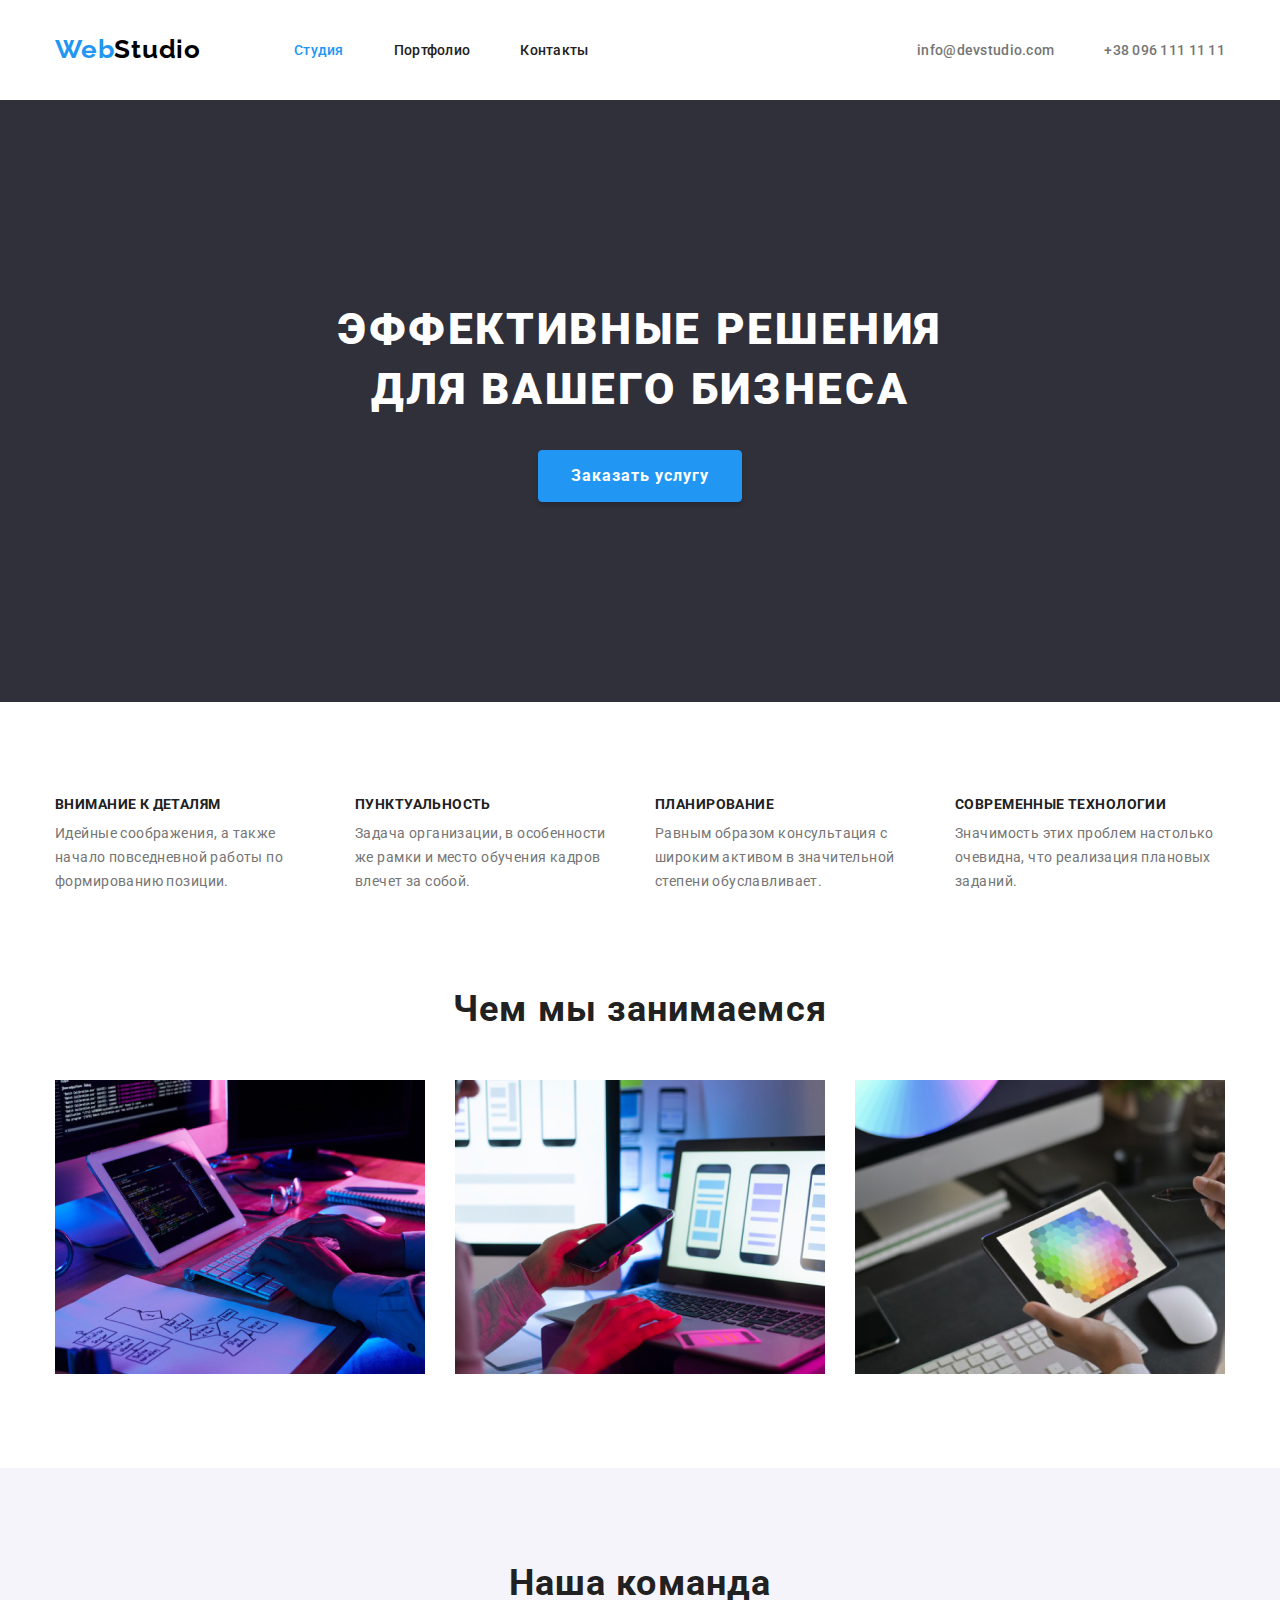
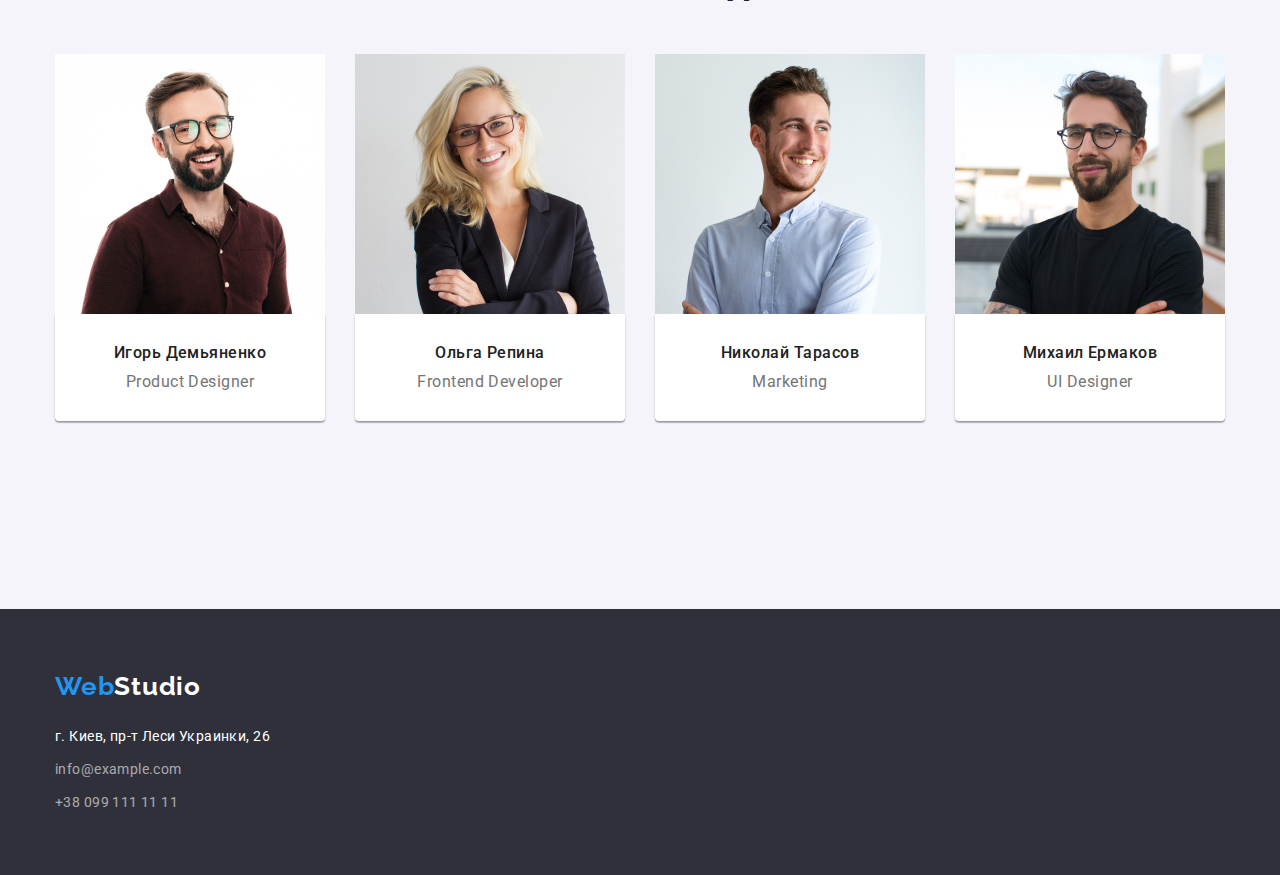
==== index.html @ c4dd4f71 "positions content" ====
<!DOCTYPE html>
<html lang="ru">
<head>
    <meta charset="UTF-8">
    <meta http-equiv="X-UA-Compatible" content="IE=edge">
    <meta name="viewport" content="width=device-width, initial-scale=1.0">
    <title>Студия</title>
    <link rel="stylesheet" href="https://cdnjs.cloudflare.com/ajax/libs/modern-normalize/1.0.0/modern-normalize.min.css">
    <link rel="preconnect" href="https://fonts.gstatic.com">
    <link href="https://fonts.googleapis.com/css2?family=Raleway:wght@700&family=Roboto:wght@400;500;700;900&display=swap"
      rel="stylesheet">
    <link rel="stylesheet" href="./css/styles.css">
</head>

<body>

    <!-- HEADER-->

    <header class="header">
        <div class="container-header container">
            <nav class="navigation">
                <a class="logo link" href="./index.html">Web<span class="logo-durk-letters">Studio</span></a>
                <ul class="navigation-list list">
                    <li class="navigation-item">
                        <a class="current navigation-link link" href="./index.html">Студия</a>
                    </li>
                    <li class="navigation-item">
                        <a class=" navigation-link link" href="./portfolio.html">Портфолио</a>
                    </li>
                    <li class="navigation-item">
                        <a class="navigation-link link" href="">Контакты</a>
                    </li>
                </ul>
            </nav>
            <ul class="contact-list-header list">
                <li class="contact-list-header-item"><a class="contact-link link"
                        href="mailto=info@devstudio.com">info@devstudio.com</a></li>
                <li class="contact-list-header-item"><a class="contact-link link" href="tel:+380961111111">+38 096 111 11
                        11</a> </li>
            </ul>
        </div>
    </header>

    <main>

        <!-- HERO-->
        
        <section class="hero">
            <div class="container-hero container">
                <h1 class="hero-title">Эффективные решения для вашего бизнеса</h1>
                <button class="modal-btn" type="button">Заказать услугу</button>
            </div>
        </section>
        
        <!-- About US -->

        <section class="about">
            <div class="container">
                <h2 class="visually-hidden">О нас</h2>
                <ul class="about-list list">
                    <li class="about-list-item">
                        <h3 class="about-list-title">Внимание к деталям</h3>
                        <p class="about-dscrptn">Идейные соображения, а также начало повседневной работы по формированию позиции.</p>
                    </li>
                    <li class="about-list-item">
                        <h3 class="about-list-title">Пунктуальность</h3>
                        <p class="about-dscrptn">Задача организации, в особенности же рамки и место обучения кадров влечет за собой.</p>
                    </li>
                    <li class="about-list-item">
                        <h3 class="about-list-title">Планирование</h3>
                        <p class="about-dscrptn">Равным образом консультация с широким активом в значительной степени обуславливает.</p>
                    </li>
                    <li class="about-list-item">
                        <h3 class="about-list-title">Современные технологии</h3>
                        <p class="about-dscrptn">Значимость этих проблем настолько очевидна, что реализация плановых заданий.</p>
                    </li>
                </ul>
            </div>
        </section>

        <!--Our occupation-->

        <section class="occupation">
            <div class="container">
                <h2 class="occupation-title">Чем мы занимаемся</h2>
                <ul class="occupation-list list">
                    <li class="occupation-list-item"><img src="./images/img-section-occupation/occupation1.jpg" alt="разработчик занимается версткой" width="370" height="294"></li>
                    <li class="occupation-list-item"><img src="./images/img-section-occupation/occupation2.jpg" alt="разработчик работает над интерфейсом" width="370" height="294"></li>
                    <li class="occupation-list-item"><img src="./images/img-section-occupation/occupation3.jpg" alt="разработчик подбирает цветовое решение" width="370" height="294"></li>
                </ul>
            </div>
        </section>

        <!--Development team-->

        <section class="development-team">
            <div class="container">
                <h2 class="title-development-team">Наша команда</h2>
                <ul class="development-list list">
                    <li class="development-list-item">
                        <img src="./images/img-section-development-team/product-designer.jpg" alt="фотография дизайнера" width="270" height="260">
                        <div class="development-wrapper">
                            <h3 class="title-team">Игорь Демьяненко</h3>
                            <p class="development-dscrptn" lang="en">Product Designer</p>
                        </div>
                    </li>
                    <li  class="development-list-item">
                        <img src="./images/img-section-development-team/frontend-developer.jpg" alt="фотография фронтенд разработчика" width="270" height="260">
                        <div class="development-wrapper">
                            <h3 class="title-team">Ольга Репина</h3>
                            <p class="development-dscrptn" lang="en">Frontend Developer</p>
                        </div>
                    </li>
                    <li  class="development-list-item">
                        <img src="./images/img-section-development-team/marketing.jpg" alt="фотография маркетолога" width="270" height="260">
                        <div class="development-wrapper">
                            <h3 class="title-team">Николай Тарасов</h3>
                            <p class="development-dscrptn" lang="en">Marketing</p>
                        </div>
                    </li>
                    <li  class="development-list-item">
                        <img src="./images/img-section-development-team/ui-designer.jpg" alt="фотография дизайнера пользовательского интерфейса" width="270" height="260">    
                        <div class="development-wrapper">
                            <h3 class="title-team">Михаил Ермаков</h3>
                            <p class="development-dscrptn" lang="en">UI Designer</p>
                        </div>
                    </li>
                </ul>
            </div>
        </section>

        
    </main>

    <!-- FOOTER-->
    
    <footer class="footer">
        <div class="footer-container container">
            <a class="logo link" href="./index.html">Web<span class="logo-light-letters">Studio</span></a>
            <address class="address">
                <ul class="contact-list list">
                    <li class="contact-list-item">
                        <a class="contact-list-link contact-list-link-address link"
                            href="https://goo.gl/maps/tsdU5EEPxmvVZAaJ6" target="_blank" rel="noopener noreferrer">г. Киев,
                            пр-т Леси Украинки, 26
                        </a>
                    </li>
                    <li class="contact-list-item">
                        <a class="contact-list-link link" href="mailto:info@example.com" lang="en">info@example.com</a>
                    </li>
                    <li class="contact-list-item">
                        <a class="contact-list-link link" href="tel:+380991111111">+38 099 111 11 11</a>
                    </li>
                </ul>
            </address>
        </div>
    </footer>
    
</body>

</html>
---- css/styles.css ----
:root {
  --main-font: 'Roboto', sans-serif;
  --secondary-font: 'Raleway', sans-serif;
  --accent-color: #2196f3;
  --main-color: #757575;
  --second-color: #212121;
  --main-lite-color: #ffffff;
  --main-dark-color: #000000;
  --transparant-color: rgba(255, 255, 255, 0.6);
  --bckg-button-color: #188ce8;
  --bckg-btn-color: #f5f4fa;
  --background-section-footer: #2f303a;
  --border-color: #eeeeee;
}

body {
  font-family: var(--main-font), var(--secondary-font);
  color: var(--main-color);
}

h1,
h2,
h3,
h4,
p {
  margin: 0;
}

ul,
ol {
  margin: 0;
  padding: 0;
}

img {
  display: block;
}

.link {
  text-decoration: none;
}

.list {
  list-style: none;
}

.address {
  font-style: normal;
}

.container {
  width: 1200px;
  margin: 0 auto;
  padding-left: 15px;
  padding-right: 15px;
}

/* ============= COMPONENTS ============= */

.visually-hidden {
  position: absolute !important;
  clip: rect(1px 1px 1px 1px); /* IE6, IE7 */
  clip: rect(1px, 1px, 1px, 1px);
  padding: 0 !important;
  border: 0 !important;
  height: 1px !important;
  width: 1px !important;
  overflow: hidden;
}

/* ============= END COMPONENTS ============= */

/* ============= HEADER ============= */

.header {
  padding-top: 32px;
  padding-bottom: 32px;
}

.header .container {
  display: flex;
  align-items: center;
}

.navigation {
  display: flex;
  align-items: center;
}

.navigation-list {
  display: flex;
  align-items: center;
}

.navigation-item:not(:last-child),
.contact-list-header-item:not(:last-child) {
  margin-right: 50px;
}

.contact-list-header {
  display: flex;
  align-items: center;
}

.container-header {
  justify-content: space-between;
}

.logo {
  font-family: var(--secondary-font);
  font-weight: 700;
  font-size: 26px;
  line-height: 1.38;
  letter-spacing: 0.03em;
  color: var(--accent-color);
  margin-right: 93px;
}

.logo-durk-letters {
  color: var(--main-dark-color);
}

.navigation-link {
  font-weight: 500;
  font-size: 14px;
  line-height: 1.17;
  letter-spacing: 0.02em;
  color: var(--second-color);
}

.navigation-link:hover,
.navigation-link:focus,
.contact-link:hover,
.contact-link:focus {
  color: var(--accent-color);
}

.current {
  color: var(--accent-color);
}

.contact-link {
  font-weight: 500;
  font-size: 14px;
  line-height: 1.17;
  letter-spacing: 0.02em;
  color: var(--main-color);
}

/* ============= END HEADER ============= */

/* ============= HERO  ============= */
.modal-btn {
  font-family: inherit;
  min-width: 200px;
  font-weight: 700;
  font-size: 16px;
  line-height: 1.88;
  text-align: center;
  letter-spacing: 0.06em;
  cursor: pointer;
  color: var(--main-lite-color);
  background-color: var(--accent-color);
  border: 1px solid var(--accent-color);
  border-radius: 4px;
  padding: 10px 32px;
  box-shadow: 0px 4px 4px rgba(0, 0, 0, 0.15);
}

.modal-btn:hover,
.modal-btn:focus,
.modal-btn:active {
  background-color: var(bckg-button-color);
  color: var(--main-lite-color);
}

.hero {
  background: var(--background-section-footer);
  padding-top: 200px;
  padding-bottom: 200px;
  text-align: center;
}

.hero-title {
  font-weight: 900;
  font-size: 44px;
  line-height: 1.36;
  text-align: center;
  letter-spacing: 0.06em;
  text-transform: uppercase;
  color: var(--main-lite-color);
  margin-bottom: 30px;
  padding-right: 252px;
  padding-left: 252px;
}
/* ============= END HERO  ============= */

/* ============= About US  ============= */

.about {
  padding-top: 94px;
  padding-bottom: 94px;
}

.about-dscrptn {
  font-size: 14px;
  line-height: 1.71;
  letter-spacing: 0.03em;
}

.about-list-title {
  text-transform: uppercase;
  font-weight: 700;
  font-size: 14px;
  line-height: 1.17;
  letter-spacing: 0.03em;
  color: var(--second-color);
  margin-bottom: 10px;
}

.about-list {
  display: flex;
  flex-wrap: wrap;
  margin-left: -30px;
  margin-top: -30px;
}

.about-list-item {
  flex-basis: calc(100% / 4 - 30px);
  margin-left: 30px;
  margin-top: 30px;
}
/* ============= END About US  ============= */

/* ============= Our occupation  ============= */
.occupation {
  padding-bottom: 94px;
}

.occupation-title {
  font-weight: 700;
  font-size: 36px;
  line-height: 1.17;
  text-align: center;
  letter-spacing: 0.03em;
  color: var(--second-color);
  margin-bottom: 50px;
}

.occupation-list {
  display: flex;
  flex-wrap: wrap;
  margin-left: -30px;
  margin-top: -30px;
}

.occupation-list-item {
  flex-basis: calc(100% / 3 - 30px);
  margin-left: 30px;
  margin-top: 30px;
}
/* ============= END Our occupation  ============= */

/* ============= Development team ============= */
.development-team {
  background-color: var(--bckg-btn-color);
  padding-top: 94px;
  padding-bottom: 94px;
}

.title-development-team {
  font-weight: 700;
  font-size: 36px;
  line-height: 1.17;
  text-align: center;
  letter-spacing: 0.03em;
  color: var(--second-color);
  margin-bottom: 50px;
}

.title-team {
  font-weight: 500;
  font-size: 16px;
  line-height: 1.17;
  letter-spacing: 0.03em;
  color: var(--second-color);
}

.development-dscrptn {
  font-size: 16px;
  line-height: 1.17;
  letter-spacing: 0.03em;
  margin-top: 10px;
}

.development-list {
  display: flex;
  flex-wrap: wrap;
  margin-left: -30px;
  margin-top: -30px;
  padding-bottom: 94px;
  text-align: center;
}

.development-list-item {
  flex-basis: calc(100% / 4 - 30px);
  margin-left: 30px;
  margin-top: 30px;
}

.development-wrapper {
  padding-top: 30px;
  padding-bottom: 30px;
  background: var(--main-lite-color);
  box-shadow: 0px 1px 3px rgba(0, 0, 0, 0.12), 0px 1px 1px rgba(0, 0, 0, 0.14),
    0px 2px 1px rgba(0, 0, 0, 0.2);
  border-radius: 0px 0px 4px 4px;
}

/* ============= END Development team  ============= */

/* ============= PORTFOLIO  ============= */
/* ============= single section ============= */

.portfolio-btn {
  font-family: inherit;
  border: 1px solid var(--bckg-btn-color);
  min-width: 128px;
  font-weight: 500;
  font-size: 16px;
  line-height: 1.62;
  letter-spacing: 0.03em;
  padding: 6px 22px;
  cursor: pointer;
  color: var(--second-color);
  background: var(--bckg-btn-color);
  border-radius: 4px;
}

.first-btn {
  min-width: 73px;
}

.portfolio-btn:hover,
.portfolio-btn:focus {
  background-color: var(--accent-color);
  color: var(--main-lite-color);
}

.portfolio-btn-list {
  display: flex;
  flex-wrap: wrap;
  justify-content: center;
  margin-top: 94px;
  margin-bottom: 50px;
}

.portfolio-btn-list-item {
}

.portfolio-btn-list-item:not(:last-child) {
  margin-right: 8px;
}

.title-link {
  font-weight: 700;
  font-size: 18px;
  line-height: 2;
  letter-spacing: 0.06em;
  color: var(--second-color);
}

.description {
  font-size: 16px;
  line-height: 1.88;
  letter-spacing: 0.03em;
  color: var(--main-color);
}

.portfolio-cards-list {
  display: flex;
  flex-wrap: wrap;
  margin-left: -30px;
  margin-top: -30px;
  padding-bottom: 94px;
}

.portfolio-cards-list-item {
  flex-basis: calc(100% / 3 - 30px);
  margin-left: 30px;
  margin-top: 30px;
}

.portfolio-cards-list-wrapper {
  padding: 20px 24px;
  border: 1px solid var(--border-color);
  box-sizing: border-box;
}

.description {
  margin-top: 4px;
}

/* ============= END PORTFOLIO  ============= */

/* ============= FOOTER LOGO-CONTACT INFORMATION ============= */

footer {
  background: var(--background-section-footer);
}

.logo-light-letters {
  color: var(--main-lite-color);
}

.contact-list-link {
  font-size: 14px;
  line-height: 1.71;
  letter-spacing: 0.03em;
  color: var(--transparant-color);
}

.contact-list-link-address {
  color: var(--main-lite-color);
}

.contact-list-link:hover,
.сontact-list-link:focus,
.contact-list-link:hover,
.сontact-list-link:focus {
  color: var(--accent-color);
}

.footer-container {
  padding-top: 60px;
  padding-bottom: 60px;
}

.contact-list {
  margin-top: 20px;
}

.contact-list-item {
  margin-top: 9px;
}

/* ============= END FOOTER CONTACT INFORMATION ============= */
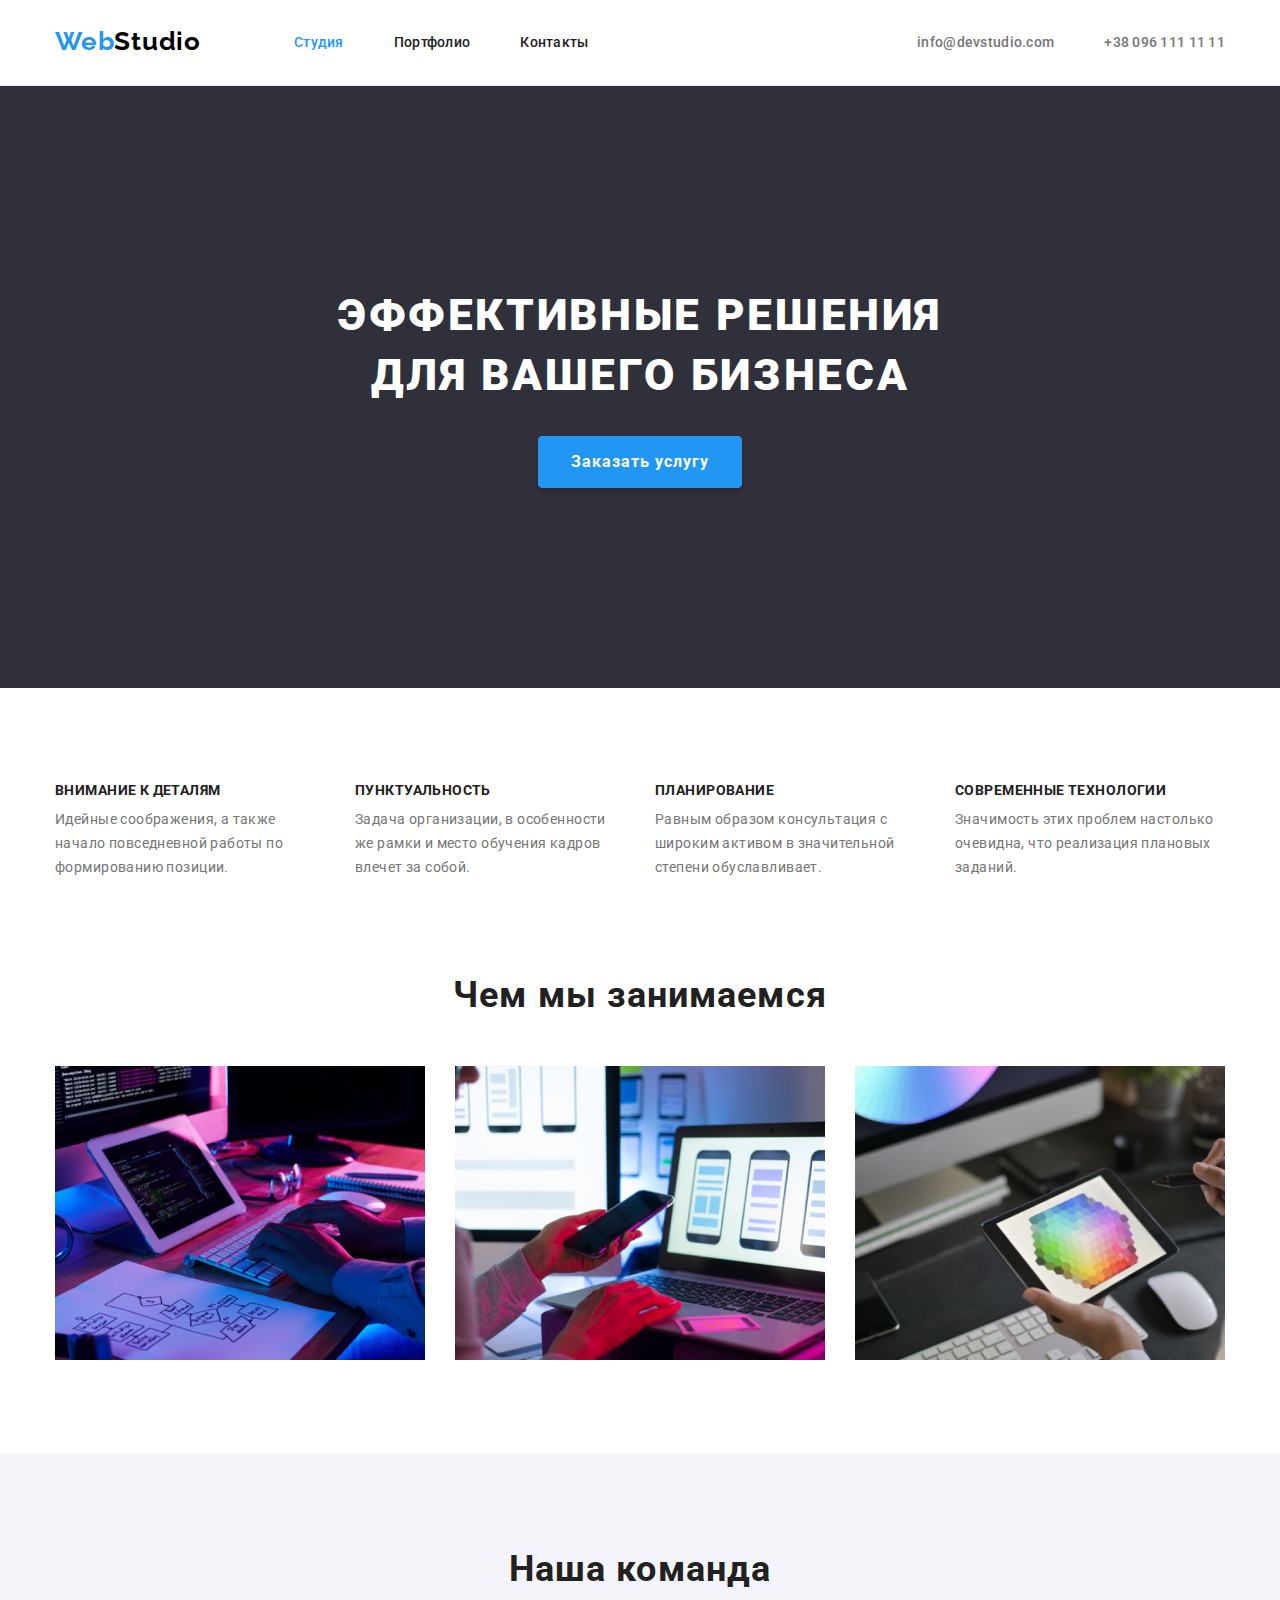
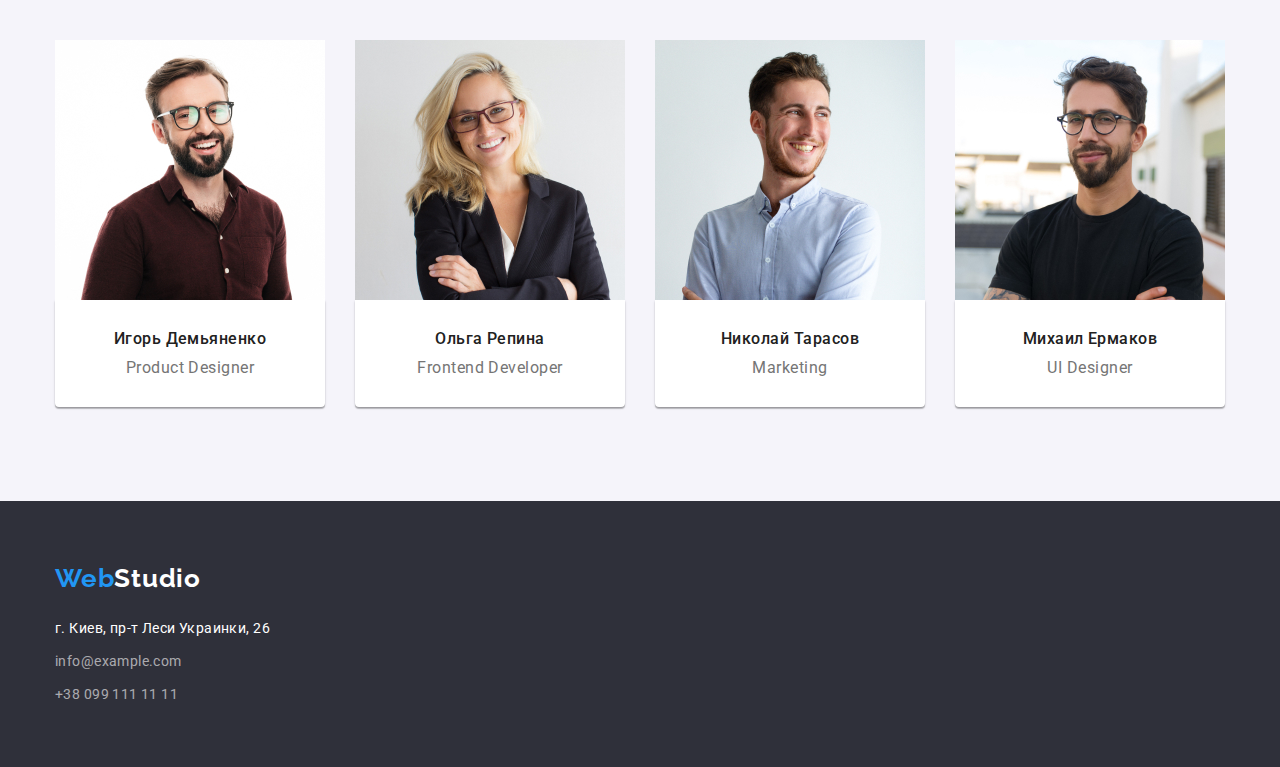
==== commit 106894ad: "fixed remarks" ====
--- a/index.html
+++ b/index.html
@@ -17,7 +17,7 @@
     <!-- HEADER-->
 
     <header class="header">
-        <div class="container-header container">
+        <div class="container">
             <nav class="navigation">
                 <a class="logo link" href="./index.html">Web<span class="logo-durk-letters">Studio</span></a>
                 <ul class="navigation-list list">
@@ -46,7 +46,7 @@
         <!-- HERO-->
         
         <section class="hero">
-            <div class="container-hero container">
+            <div class="container">
                 <h1 class="hero-title">Эффективные решения для вашего бизнеса</h1>
                 <button class="modal-btn" type="button">Заказать услугу</button>
             </div>
@@ -135,7 +135,7 @@
     <!-- FOOTER-->
     
     <footer class="footer">
-        <div class="footer-container container">
+        <div class="container">
             <a class="logo link" href="./index.html">Web<span class="logo-light-letters">Studio</span></a>
             <address class="address">
                 <ul class="contact-list list">
--- a/css/styles.css
+++ b/css/styles.css
@@ -11,6 +11,7 @@
   --bckg-btn-color: #f5f4fa;
   --background-section-footer: #2f303a;
   --border-color: #eeeeee;
+  --border-header: #ececec;
 }
 
 body {
@@ -73,23 +74,25 @@
 /* ============= HEADER ============= */
 
 .header {
+  border-bottom: 1px solid var(--border-header);
+}
+
+.header > .container {
+  display: flex;
+  align-items: center;
+  justify-content: space-between;
+}
+
+.navigation {
+  display: flex;
+  align-items: center;
+}
+
+.navigation-list {
+  display: flex;
+  align-items: center;
   padding-top: 32px;
   padding-bottom: 32px;
-}
-
-.header .container {
-  display: flex;
-  align-items: center;
-}
-
-.navigation {
-  display: flex;
-  align-items: center;
-}
-
-.navigation-list {
-  display: flex;
-  align-items: center;
 }
 
 .navigation-item:not(:last-child),
@@ -100,10 +103,8 @@
 .contact-list-header {
   display: flex;
   align-items: center;
-}
-
-.container-header {
-  justify-content: space-between;
+  padding-top: 32px;
+  padding-bottom: 32px;
 }
 
 .logo {
@@ -114,6 +115,8 @@
   letter-spacing: 0.03em;
   color: var(--accent-color);
   margin-right: 93px;
+  padding-top: 24px;
+  padding-bottom: 25px;
 }
 
 .logo-durk-letters {
@@ -189,9 +192,8 @@
   letter-spacing: 0.06em;
   text-transform: uppercase;
   color: var(--main-lite-color);
-  margin-bottom: 30px;
-  padding-right: 252px;
-  padding-left: 252px;
+  width: 696px;
+  margin: 0 auto 30px;
 }
 /* ============= END HERO  ============= */
 
@@ -298,7 +300,6 @@
   flex-wrap: wrap;
   margin-left: -30px;
   margin-top: -30px;
-  padding-bottom: 94px;
   text-align: center;
 }
 
@@ -325,7 +326,6 @@
 .portfolio-btn {
   font-family: inherit;
   border: 1px solid var(--bckg-btn-color);
-  min-width: 128px;
   font-weight: 500;
   font-size: 16px;
   line-height: 1.62;
@@ -337,10 +337,6 @@
   border-radius: 4px;
 }
 
-.first-btn {
-  min-width: 73px;
-}
-
 .portfolio-btn:hover,
 .portfolio-btn:focus {
   background-color: var(--accent-color);
@@ -352,10 +348,6 @@
   flex-wrap: wrap;
   justify-content: center;
   margin-top: 94px;
-  margin-bottom: 50px;
-}
-
-.portfolio-btn-list-item {
 }
 
 .portfolio-btn-list-item:not(:last-child) {
@@ -383,6 +375,7 @@
   margin-left: -30px;
   margin-top: -30px;
   padding-bottom: 94px;
+  margin-top: 50px;
 }
 
 .portfolio-cards-list-item {
@@ -431,7 +424,7 @@
   color: var(--accent-color);
 }
 
-.footer-container {
+.footer {
   padding-top: 60px;
   padding-bottom: 60px;
 }
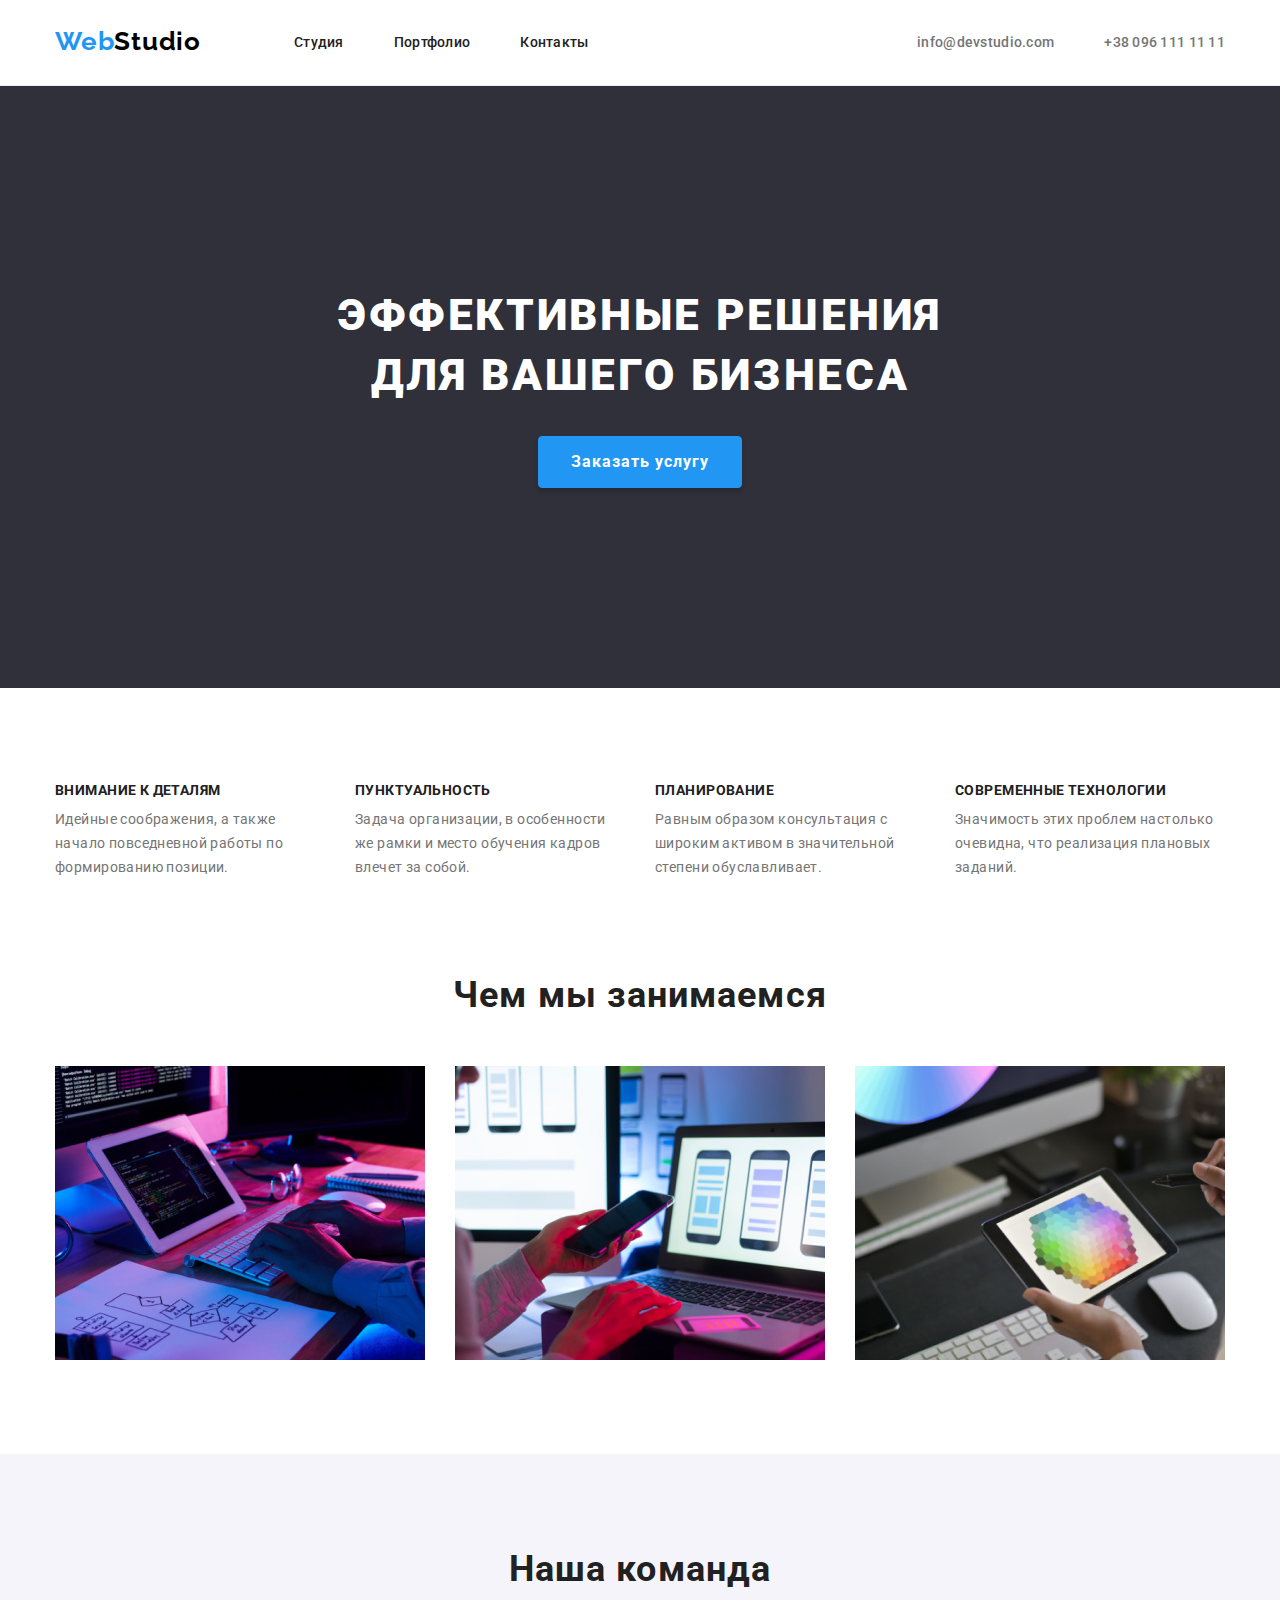
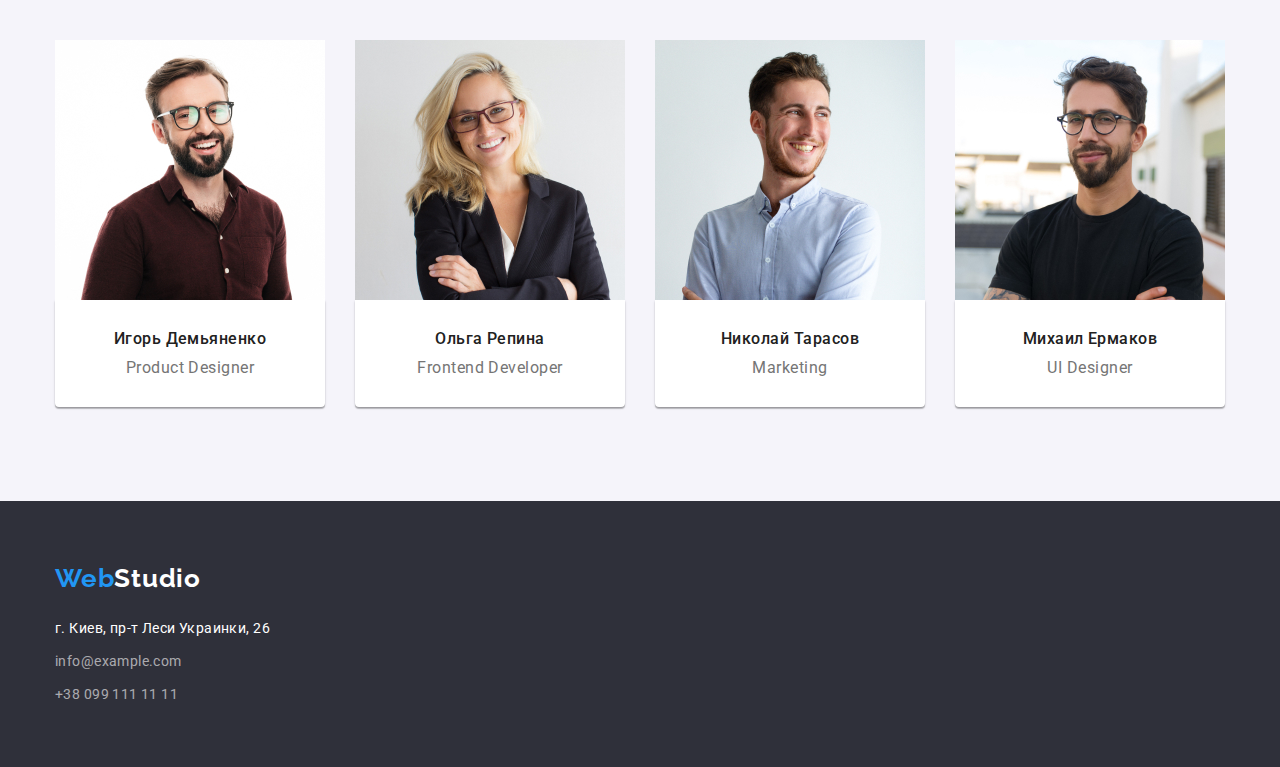
==== commit 8d866020: "fixed footer & portfolio" ====
--- a/index.html
+++ b/index.html
@@ -136,7 +136,7 @@
     
     <footer class="footer">
         <div class="container">
-            <a class="logo link" href="./index.html">Web<span class="logo-light-letters">Studio</span></a>
+            <a class="logo-footer link" href="./index.html">Web<span class="logo-light-letters">Studio</span></a>
             <address class="address">
                 <ul class="contact-list list">
                     <li class="contact-list-item">
--- a/css/styles.css
+++ b/css/styles.css
@@ -91,8 +91,6 @@
 .navigation-list {
   display: flex;
   align-items: center;
-  padding-top: 32px;
-  padding-bottom: 32px;
 }
 
 .navigation-item:not(:last-child),
@@ -103,8 +101,6 @@
 .contact-list-header {
   display: flex;
   align-items: center;
-  padding-top: 32px;
-  padding-bottom: 32px;
 }
 
 .logo {
@@ -114,6 +110,7 @@
   line-height: 1.38;
   letter-spacing: 0.03em;
   color: var(--accent-color);
+  display: inline-block;
   margin-right: 93px;
   padding-top: 24px;
   padding-bottom: 25px;
@@ -121,6 +118,10 @@
 
 .logo-durk-letters {
   color: var(--main-dark-color);
+}
+
+.current {
+  color: var(--accent-color);
 }
 
 .navigation-link {
@@ -138,16 +139,19 @@
   color: var(--accent-color);
 }
 
-.current {
-  color: var(--accent-color);
-}
-
 .contact-link {
   font-weight: 500;
   font-size: 14px;
   line-height: 1.17;
   letter-spacing: 0.02em;
   color: var(--main-color);
+}
+
+.navigation-link,
+.contact-link {
+  display: block;
+  padding-top: 32px;
+  padding-bottom: 32px;
 }
 
 /* ============= END HEADER ============= */
@@ -347,7 +351,7 @@
   display: flex;
   flex-wrap: wrap;
   justify-content: center;
-  margin-top: 94px;
+  margin-bottom: 50px;
 }
 
 .portfolio-btn-list-item:not(:last-child) {
@@ -374,8 +378,6 @@
   flex-wrap: wrap;
   margin-left: -30px;
   margin-top: -30px;
-  padding-bottom: 94px;
-  margin-top: 50px;
 }
 
 .portfolio-cards-list-item {
@@ -394,12 +396,28 @@
   margin-top: 4px;
 }
 
+.portfolio {
+  padding-top: 94px;
+  padding-bottom: 94px;
+}
+
 /* ============= END PORTFOLIO  ============= */
 
-/* ============= FOOTER LOGO-CONTACT INFORMATION ============= */
+/* ============= FOOTER CONTACT INFORMATION ============= */
 
 footer {
   background: var(--background-section-footer);
+}
+
+.logo-footer {
+  font-family: var(--secondary-font);
+  font-weight: 700;
+  font-size: 26px;
+  line-height: 1.38;
+  letter-spacing: 0.03em;
+  color: var(--accent-color);
+  display: inline-block;
+  margin-bottom: 20px;
 }
 
 .logo-light-letters {
@@ -429,12 +447,12 @@
   padding-bottom: 60px;
 }
 
-.contact-list {
-  margin-top: 20px;
-}
-
 .contact-list-item {
   margin-top: 9px;
 }
 
+.contact-list-item:first-child {
+  margin-top: 0px;
+}
+
 /* ============= END FOOTER CONTACT INFORMATION ============= */
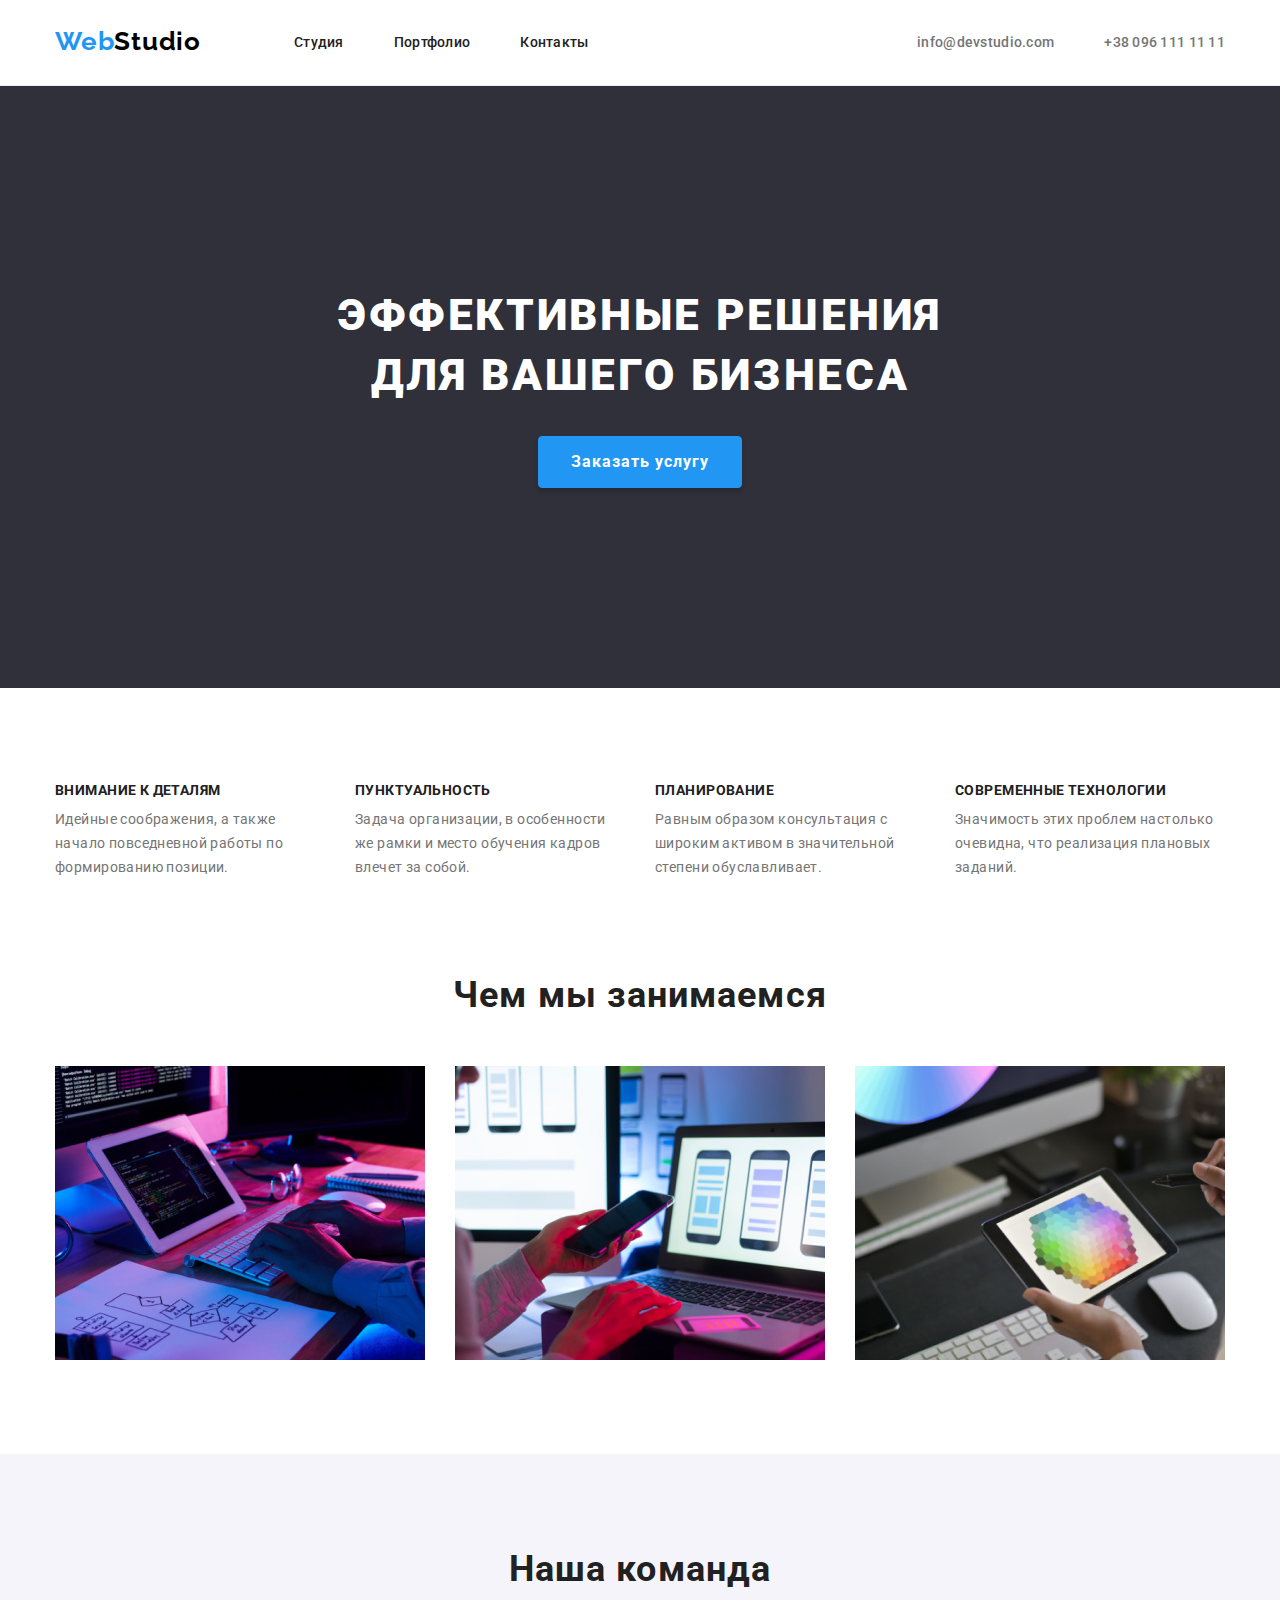
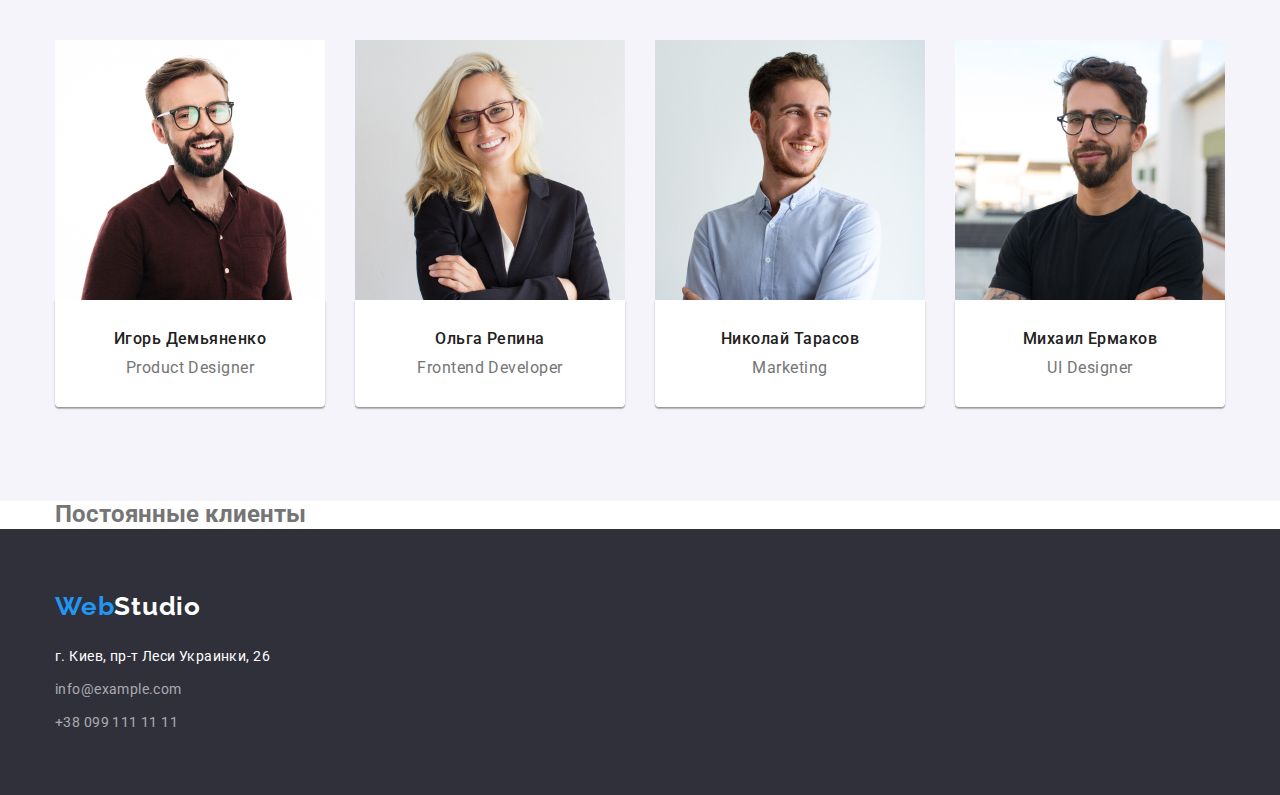
==== commit 6e7f6322: "fix paddings" ====
--- a/index.html
+++ b/index.html
@@ -129,7 +129,23 @@
             </div>
         </section>
 
-        
+        <!--Regular customers--> 
+        <section class="regular-customers">
+            <div class="container">
+            <h2 class="title-regilar-customers">Постоянные клиенты</h2>
+                <ul class="customers-list list">
+                    <li class="customers-list-item"></li>
+                    <li class="customers-list-item"></li>
+                    <li class="customers-list-item"></li>
+                    <li class="customers-list-item"></li>
+                    <li class="customers-list-item"></li>
+                    <li class="customers-list-item"></li>
+
+                </ul>
+
+            </div>
+
+        </section>
     </main>
 
     <!-- FOOTER-->
--- a/css/styles.css
+++ b/css/styles.css
@@ -35,6 +35,8 @@
 
 img {
   display: block;
+  max-width: 100%;
+  height: auto;
 }
 
 .link {
@@ -314,8 +316,7 @@
 }
 
 .development-wrapper {
-  padding-top: 30px;
-  padding-bottom: 30px;
+  padding: 30px 32px;
   background: var(--main-lite-color);
   box-shadow: 0px 1px 3px rgba(0, 0, 0, 0.12), 0px 1px 1px rgba(0, 0, 0, 0.14),
     0px 2px 1px rgba(0, 0, 0, 0.2);
